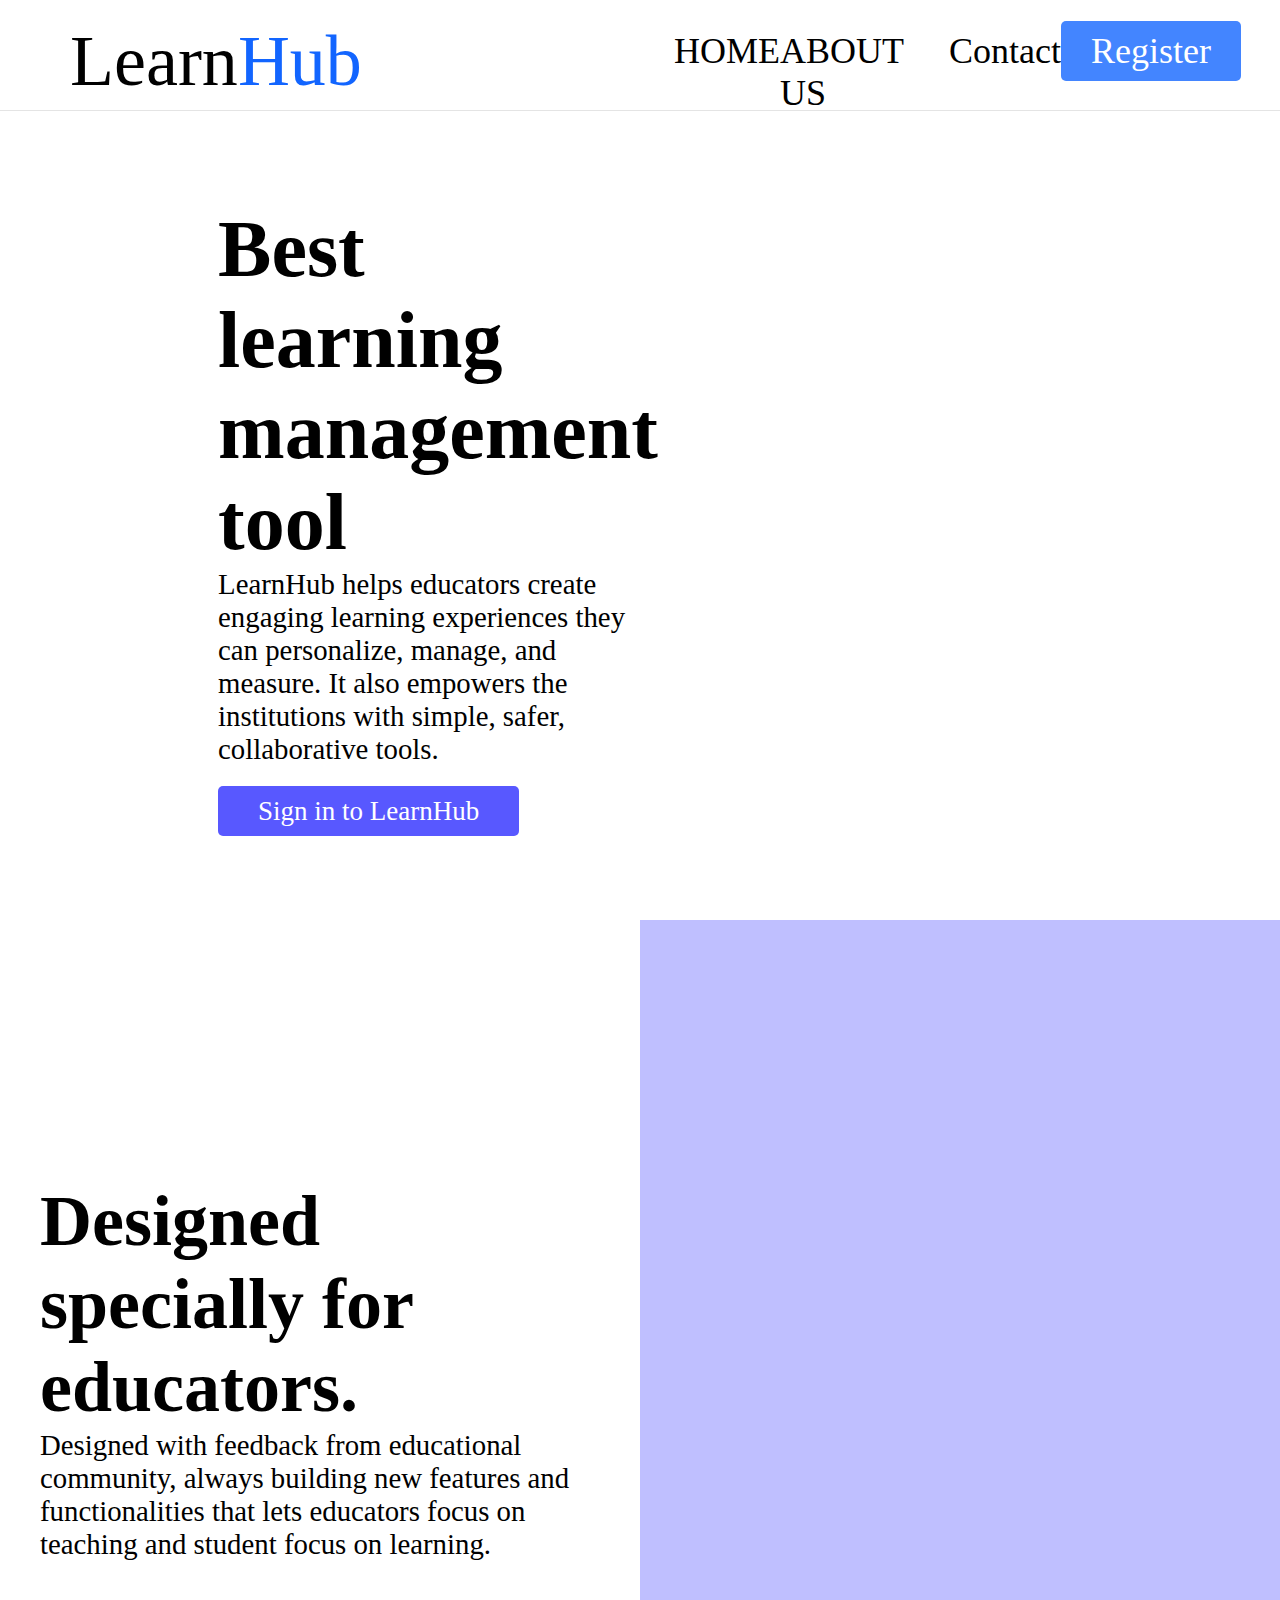
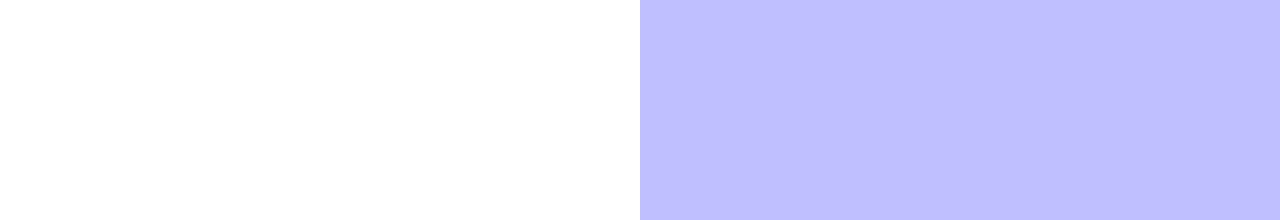
==== index.html @ e7a6be58 "Add files via upload" ====
<!DOCTYPE html>
<html lang="en">
<head>
    <meta charset="UTF-8">
    <meta name="viewport" content="width=device-width, initial-scale=1.0">
    <link rel="stylesheet" href="style.css">
    <title>LearnHub</title>
</head>
<body>
    <nav class="navbar">
        <div class="nav-part1">Learn<span>Hub</span></div>
        <div class="nav-part2">
            <span><a href="">HOME</a></span>
            <span><a href="aboutus.html">ABOUT US</a></span>
            <span><a href="">Contact</a></span>
            <span><a href="" class="btn" style="color: white;">Register</a></span>
        </div>
    </nav>
    <section class="section" id="section1">
        <div class="box" id="box1">
            <div>
                <h1>Best learning<br> management tool</h1>
                <p>LearnHub helps educators create engaging learning experiences they can personalize, manage, and measure. It also empowers the institutions with simple, safer, collaborative tools.</p>
                <span><a href="">Sign in to LearnHub</a></span> 
            </div>
        </div>
        <div class="box" id="box2"></div>
    </section>
    <section class="section" id="section2">
        <div class="box" id="box3">
            <div>
                <h1>Designed specially for educators.</h1>
                <p>Designed with feedback from educational community, always building new features and functionalities that lets educators focus on teaching and student focus on learning.</p>
            </div>
            </div>
        <div class="box" id="box4">

        </div>
    </section>
    <section class="section" id="section3">

    </section>
    <section class="section" id="section4">

    </section>
</body>
</html>
---- style.css ----
*{
    margin: 0;
    padding: 0;
    box-sizing: border-box;
    font-family: poppins, calibri;
}


:root{
    --heading1-font-size: 10vh;
    --heading2-font-size: 8vh;
    --main-color: rgb(18, 101, 255);
    --content-font-size: 3.2vh;

}

.navbar{
    padding: 0;
    margin-bottom: 20px;
    padding-bottom: 10px;
    /* background-color: aqua; */
    width: 100vw;
    height: 10vh;
    display: flex;
    justify-content: space-between;
}

.navbar .nav-part1{
    font-size: 8vh;
    padding: 20px;
    margin-left: 50px;
    span{
        color: rgb(18, 101, 255);
    }
}

.navbar .nav-part2{
    width: 45%;
    padding: 0;
    margin-top: 30px;
    margin-right: 30px;
    display: flex;
    justify-content: space-around;
}

.navbar .nav-part2 span a{
    font-size: 4vh;
    font-weight: 500;
    outline: none;
    color: black;
    text-decoration: none;
}

.navbar .nav-part2 span a:hover{
    opacity: 0.4;
}

.nav-part2 .btn{
    background-color: rgb(67, 133, 255); 
    color: white; 
    padding-left: 30px; 
    padding-right: 30px; 
    padding-top: 10px; 
    padding-bottom: 10px; 
    margin-right: 9px; 
    border-radius: 5px;
}

.nav-part2 .btn:hover{
    opacity: 0.8;
}

#section1{
    border-top: 1px solid rgb(228, 228, 228);
    width: 100vw;
    /* background-color: gray; */
    height: 90vh;
    display: flex;
    margin: 0;
}

#section1 #box1{
    background-color: white;
    height: 100%;
    width: 50%;
}

.box{
    display: flex;
    justify-content: center;
    align-items: center;
}

#box1{
    padding: 20px;
    padding-left: 20vw;
}

#box1 h1{
    font-size: 80px;
}

#box1 p{
    font-size: 3.2vh;
    margin-bottom: 30px;
}

#box1 span a{
    text-decoration: none;
    cursor: pointer;
    color: black;
    font-size: 3vh;
    font-weight: 500;
    background-color: rgb(88, 88, 255);
    color: white;
    padding: 10px 40px;
    border-radius: 5px;
}

#section2{
    height: 100vh;
    width: 100vw;
    margin: 0;
    background-color: rgba(0, 0, 255, 0.252);
    /* border-radius: 20%; */
}

#section2 #box3{
    width: 50%;
    height: 100%;
    background-color: white;
    padding: 0 40px;
    h1{
        font-size: var(--heading2-font-size);
    }
    p{
        font-size: var(--content-font-size);
    }
}
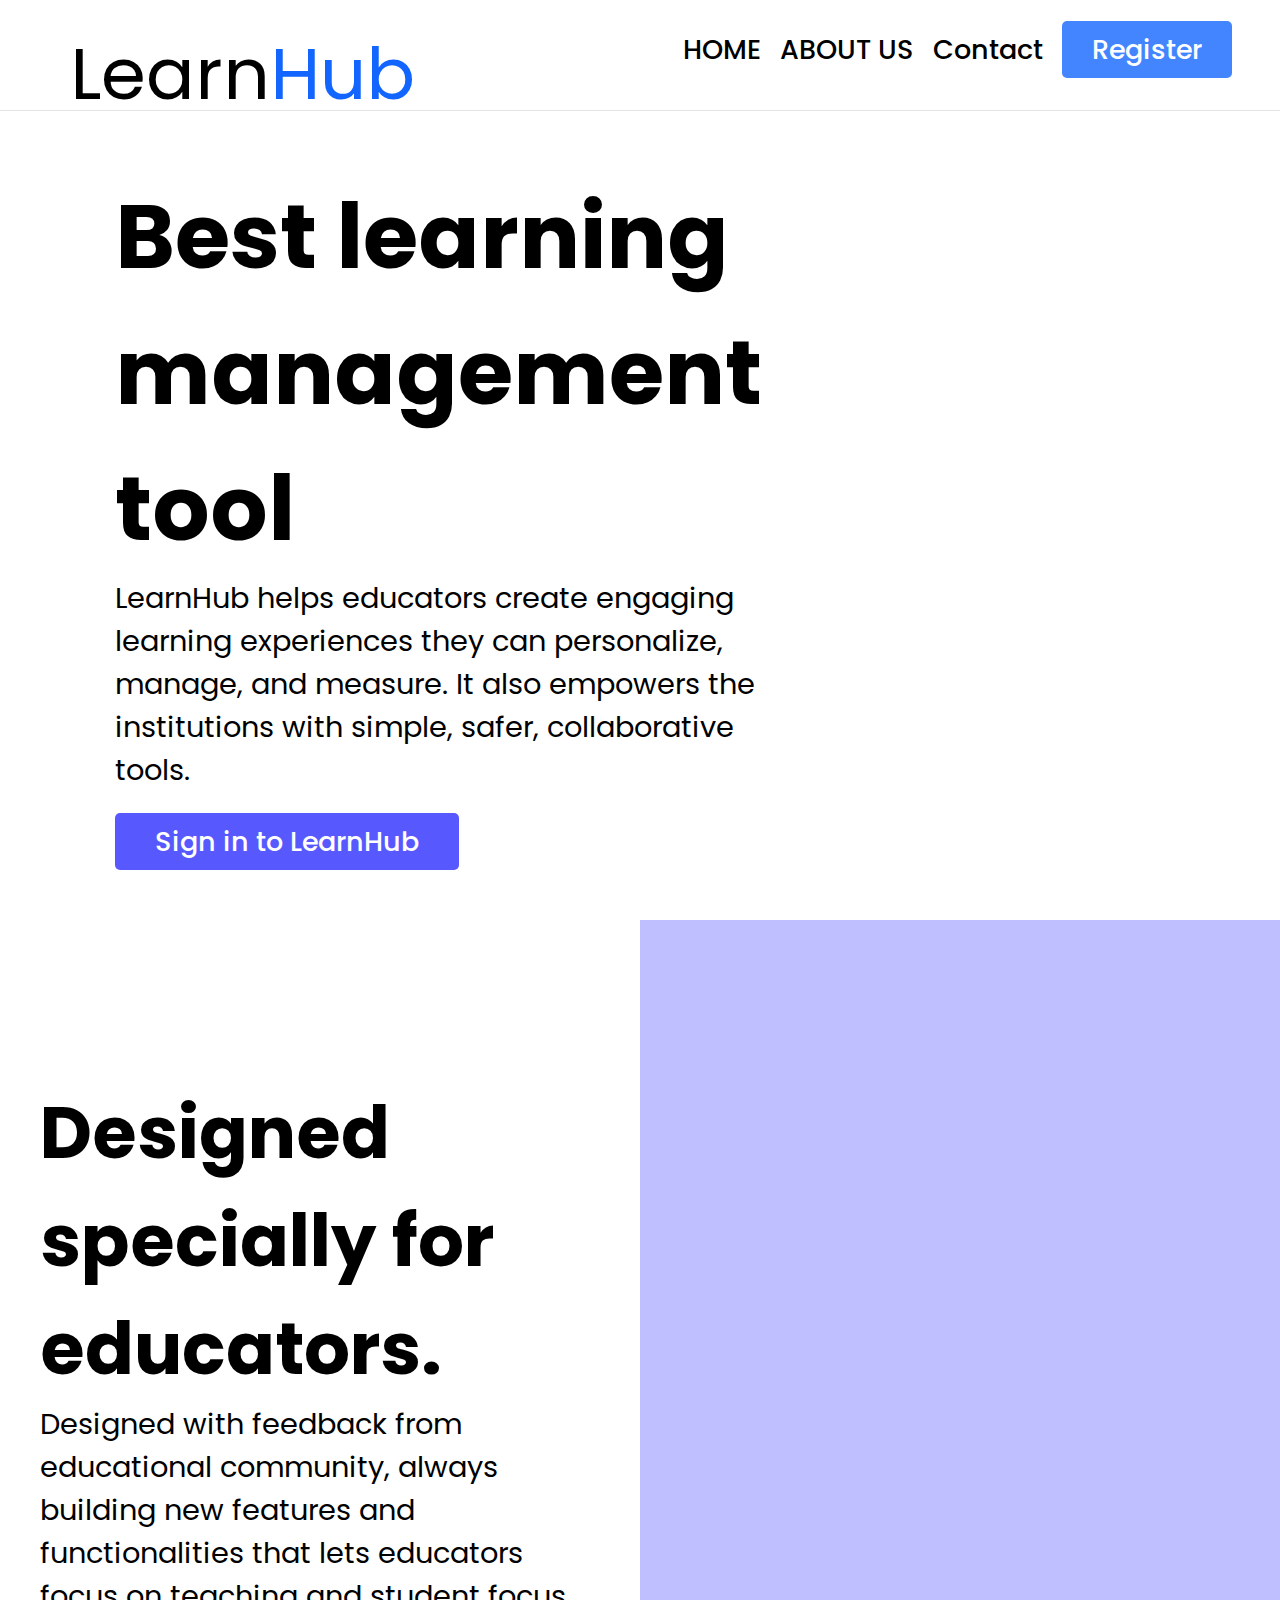
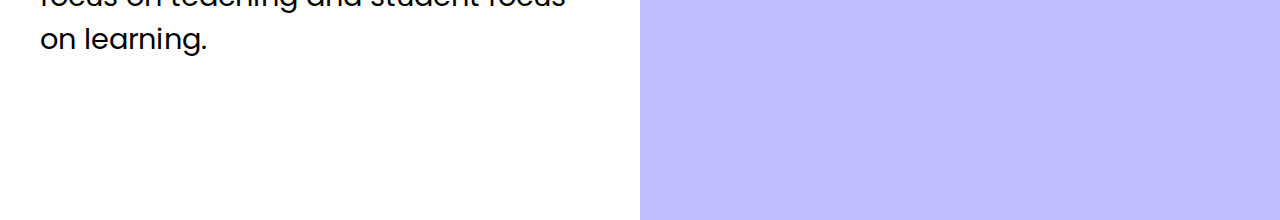
==== commit a85c1adb: "Add files via upload" ====
--- a/index.html
+++ b/index.html
@@ -12,7 +12,7 @@
         <div class="nav-part2">
             <span><a href="">HOME</a></span>
             <span><a href="aboutus.html">ABOUT US</a></span>
-            <span><a href="">Contact</a></span>
+            <span><a href="Contactus/contactus.html">Contact</a></span>
             <span><a href="" class="btn" style="color: white;">Register</a></span>
         </div>
     </nav>
--- a/style.css
+++ b/style.css
@@ -1,10 +1,15 @@
+@import url("https://fonts.googleapis.com/css2?family=Patrick+Hand&family=Poppins:wght@200;300;400;500&display=swap");
+* {
+  font-family: "Poppins", sans-serif;
+}
+
+
 *{
     margin: 0;
     padding: 0;
     box-sizing: border-box;
     font-family: poppins, calibri;
 }
-
 
 :root{
     --heading1-font-size: 10vh;
@@ -44,7 +49,7 @@
 }
 
 .navbar .nav-part2 span a{
-    font-size: 4vh;
+    font-size: 3vh;
     font-weight: 500;
     outline: none;
     color: black;
@@ -97,7 +102,7 @@
 }
 
 #box1 h1{
-    font-size: 80px;
+    font-size: 10vh;
 }
 
 #box1 p{
